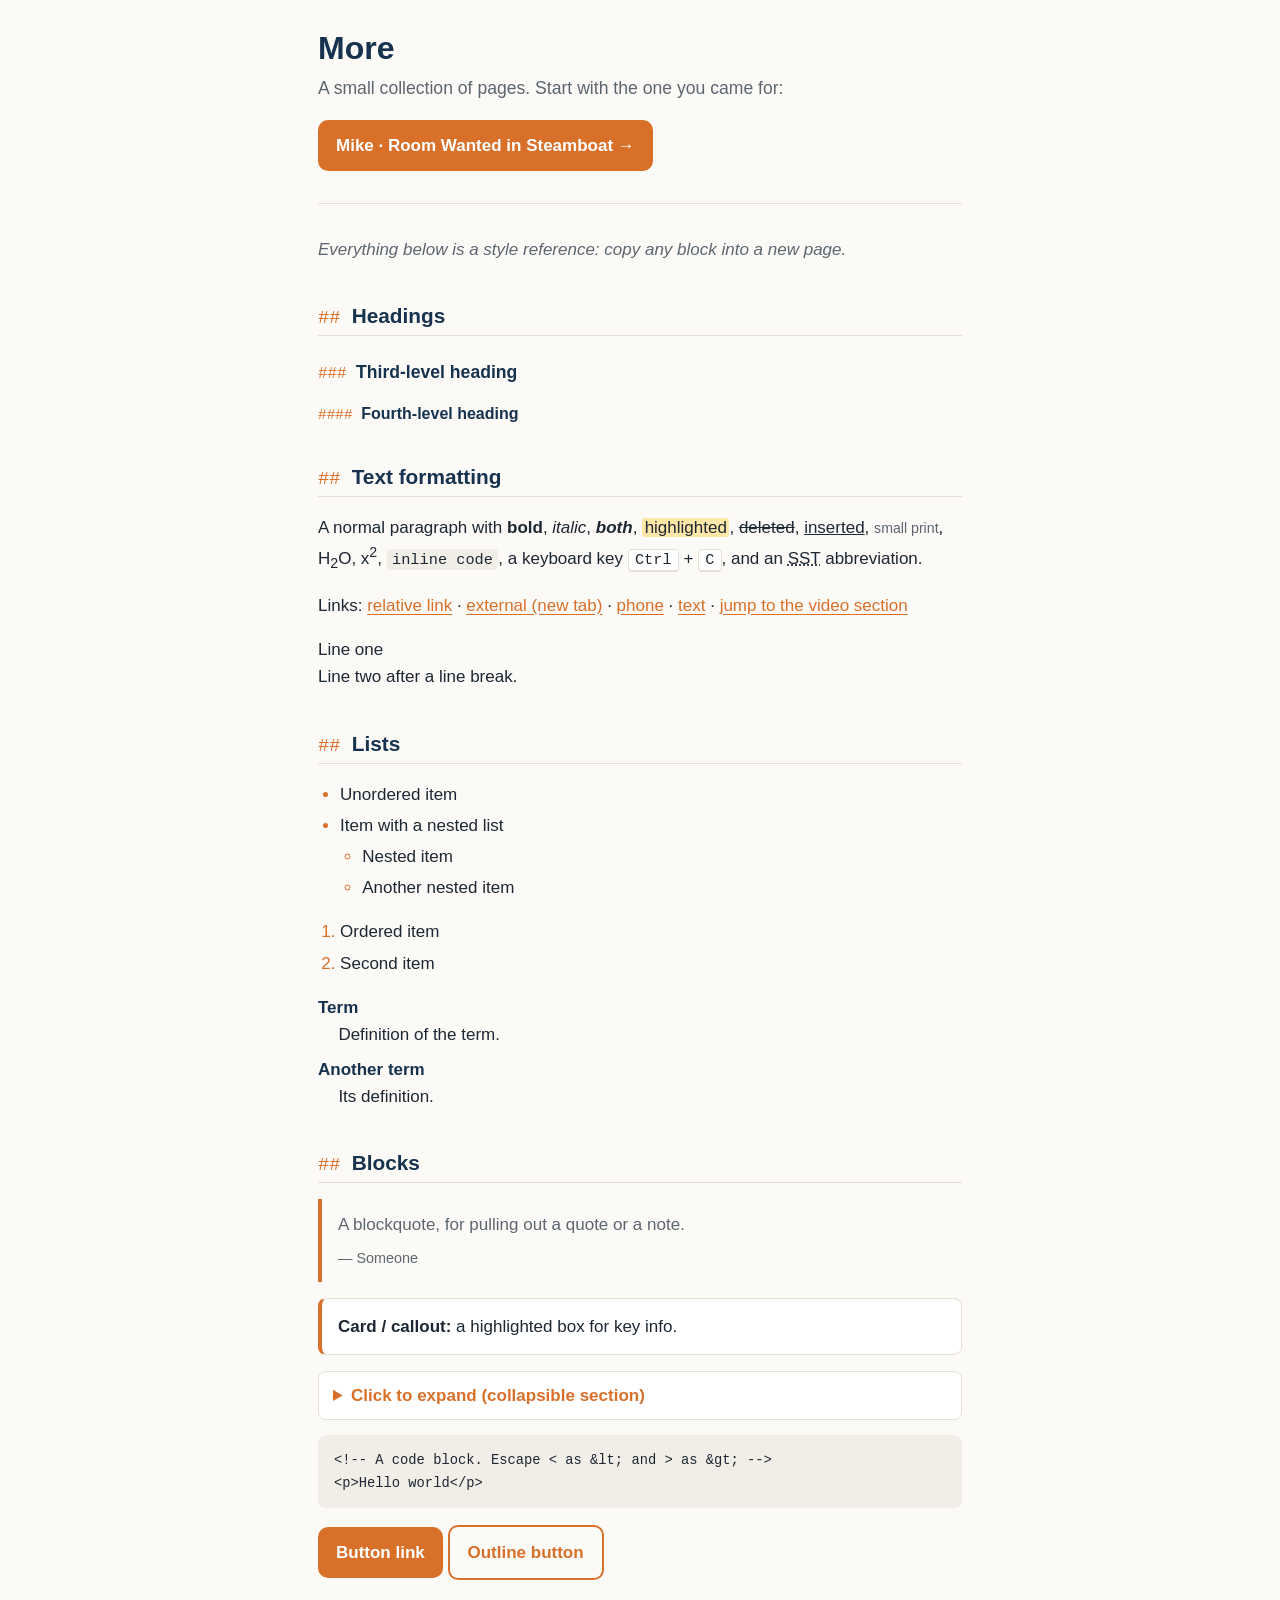
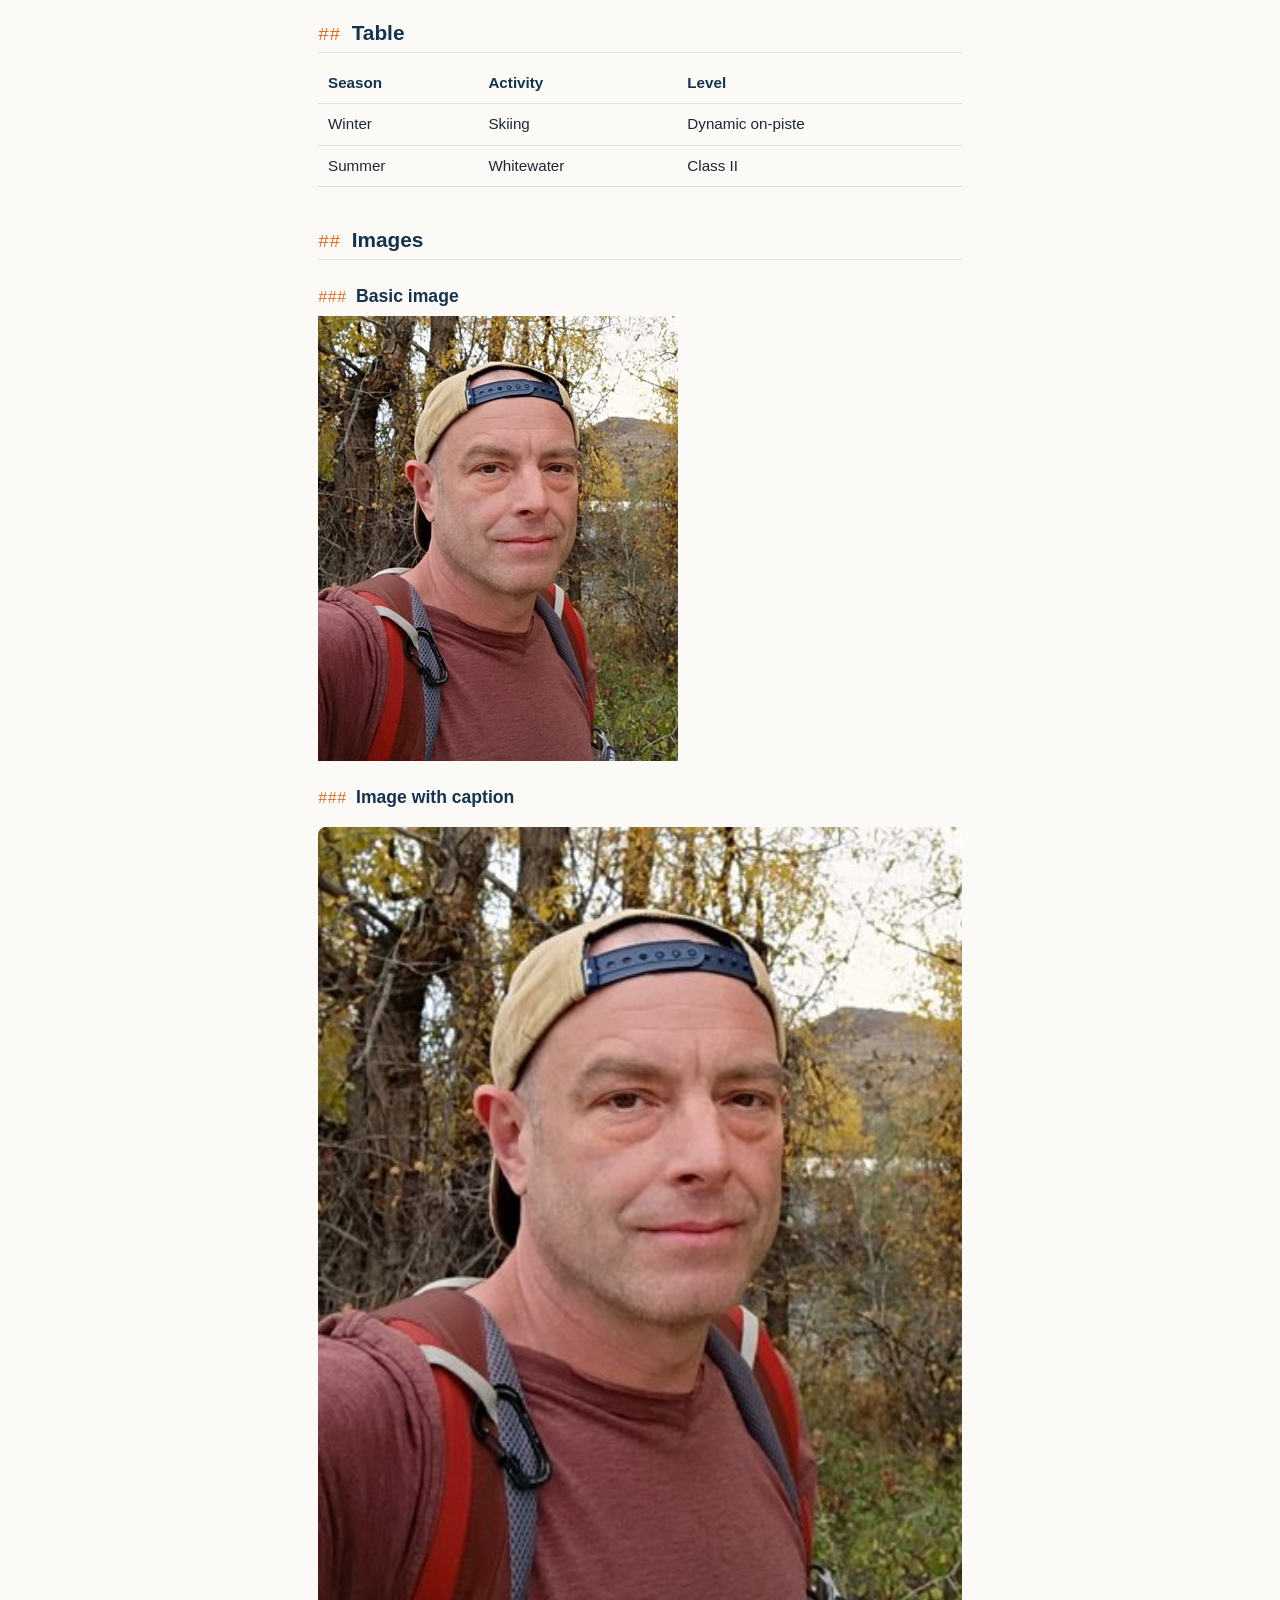
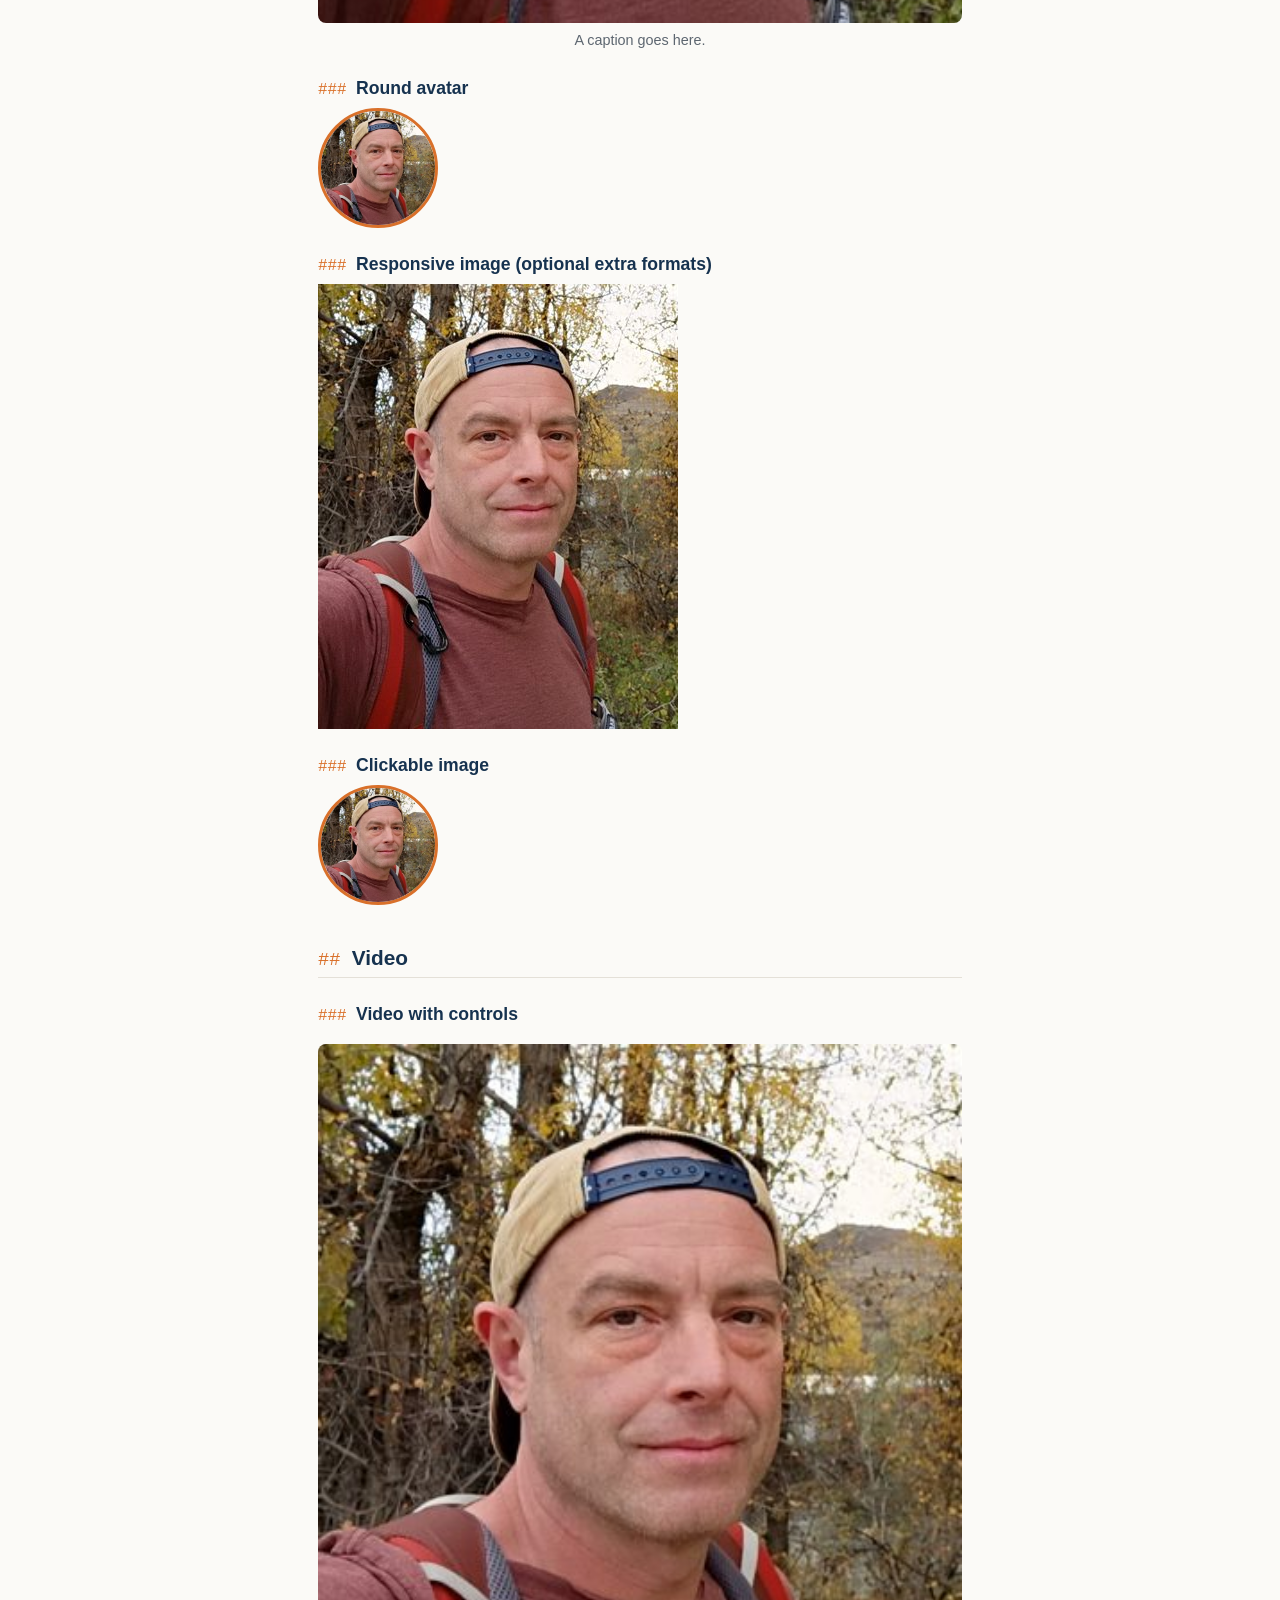
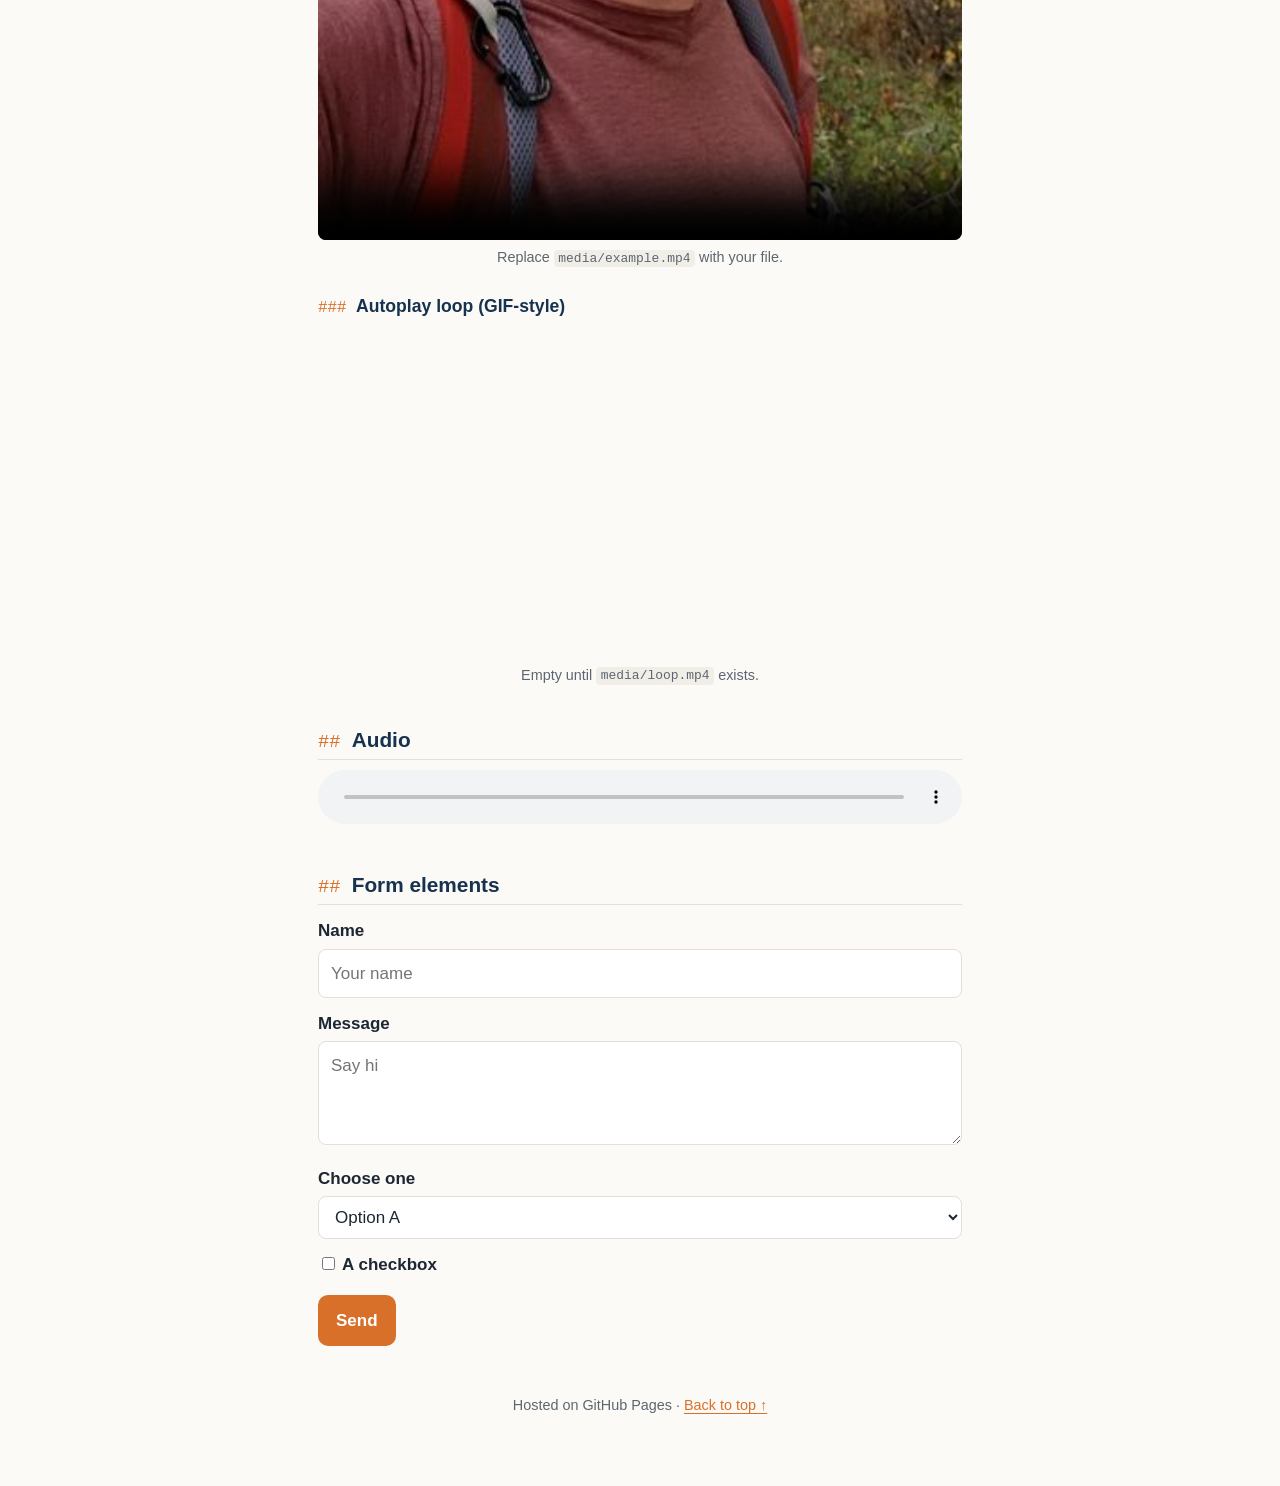
==== index.html @ 242b981e "Add files via upload" ====
<!doctype html>
<!--
  Root page for https://ordinaryiconoclast.github.io/more/
  One self-contained HTML5 file: no frameworks, no external fonts or scripts.
  Copy any block below into a new page and delete what you don't need.
-->
<html lang="en">
<head>
<meta charset="utf-8">
<meta name="viewport" content="width=device-width, initial-scale=1">
<title>More</title>
<meta name="description" content="Pages and projects by OrdinaryIconoclast.">
<!-- Optional: emoji favicon, no file needed -->
<link rel="icon" href="data:image/svg+xml,<svg xmlns='http://www.w3.org/2000/svg' viewBox='0 0 100 100'><text y='.9em' font-size='90'>⛰️</text></svg>">
<style>
  /* ---------- Colors: edit these to restyle everything ---------- */
  :root { --bg:#fbfaf7; --fg:#1d2733; --muted:#5d6670; --accent:#d9702a; --navy:#16324f;
          --rule:#e4e0d8; --card:#fff; --code:#f1eee8; --mark:#ffe7a8; }
  @media (prefers-color-scheme: dark) {
    :root { --bg:#14181d; --fg:#e8e6e1; --muted:#a3a9b0; --accent:#f08a43; --navy:#9cc0e6;
            --rule:#2b323a; --card:#1b2026; --code:#22282f; --mark:#6b5313; }
  }

  /* ---------- Base ---------- */
  * { box-sizing:border-box; }
  html { -webkit-text-size-adjust:100%; }
  body { margin:0; background:var(--bg); color:var(--fg);
         font:17px/1.6 -apple-system, BlinkMacSystemFont, "Segoe UI", Roboto, Helvetica, Arial, sans-serif; }
  main { max-width:680px; margin:0 auto; padding:28px 18px 56px; }
  a { color:var(--accent); text-underline-offset:3px; }

  /* ---------- Markdown-style headings ---------- */
  h1, h2, h3, h4 { color:var(--navy); line-height:1.25; }
  h1 { font-size:2rem; margin:0 0 6px; }
  h2 { font-size:1.3rem; margin:40px 0 10px; padding-bottom:6px; border-bottom:1px solid var(--rule); }
  h3 { font-size:1.1rem; margin:26px 0 8px; }
  h4 { font-size:1rem; margin:20px 0 6px; }
  h2::before { content:"## "; } h3::before { content:"### "; } h4::before { content:"#### "; }
  h2::before, h3::before, h4::before { color:var(--accent); font:400 .9em ui-monospace, Menlo, Consolas, monospace; }

  /* ---------- Text ---------- */
  .lead { color:var(--muted); font-size:1.1rem; margin-top:0; }
  small, .muted { color:var(--muted); }
  mark { background:var(--mark); color:inherit; padding:0 .15em; border-radius:3px; }
  code, kbd, pre { font-family:ui-monospace, Menlo, Consolas, monospace; font-size:.9em; }
  code { background:var(--code); padding:.1em .35em; border-radius:4px; }
  kbd { border:1px solid var(--rule); border-bottom-width:2px; border-radius:4px; padding:.05em .4em; background:var(--card); }
  pre { background:var(--code); padding:14px 16px; border-radius:8px; overflow-x:auto; line-height:1.45; }
  pre code { background:none; padding:0; }
  abbr[title] { text-decoration:underline dotted; cursor:help; }
  hr { border:0; border-top:1px solid var(--rule); margin:32px 0; }

  /* ---------- Lists ---------- */
  ul, ol { padding-left:1.3em; } li { margin:4px 0; } li::marker { color:var(--accent); }
  dt { font-weight:700; color:var(--navy); margin-top:8px; } dd { margin:0 0 0 1.2em; }

  /* ---------- Blocks ---------- */
  blockquote { margin:16px 0; padding:4px 16px; border-left:4px solid var(--accent); color:var(--muted); }
  blockquote p { margin:8px 0; } blockquote footer { font-size:.9rem; margin-bottom:8px; }
  .card { background:var(--card); border:1px solid var(--rule); border-left:4px solid var(--accent);
          border-radius:8px; padding:14px 16px; margin:16px 0; }
  details { background:var(--card); border:1px solid var(--rule); border-radius:8px; padding:10px 14px; margin:12px 0; }
  summary { cursor:pointer; color:var(--accent); font-weight:600; }
  .btn { display:inline-block; background:var(--accent); color:#fff; text-decoration:none; font-weight:700;
         padding:12px 18px; border-radius:10px; }
  .btn.alt { background:transparent; color:var(--accent); border:2px solid var(--accent); }

  /* ---------- Tables (scroll sideways on small screens) ---------- */
  .table-wrap { overflow-x:auto; }
  table { border-collapse:collapse; width:100%; font-size:.95rem; }
  th, td { text-align:left; padding:8px 10px; border-bottom:1px solid var(--rule); }
  th { color:var(--navy); }

  /* ---------- Media: images & video never overflow the screen ---------- */
  img, video, iframe { max-width:100%; height:auto; display:block; }
  figure { margin:18px 0; }
  figure img, figure video { border-radius:8px; width:100%; }
  figcaption { color:var(--muted); font-size:.9rem; margin-top:6px; text-align:center; }
  .avatar { width:120px; height:120px; object-fit:cover; object-position:50% 30%; border-radius:50%; border:3px solid var(--accent); }
  audio { width:100%; }

  /* ---------- Forms ---------- */
  label { display:block; font-weight:600; margin:12px 0 4px; }
  input, textarea, select { width:100%; font:inherit; color:inherit; background:var(--card);
         border:1px solid var(--rule); border-radius:8px; padding:10px 12px; }
  input[type=checkbox] { width:auto; }

  main > footer { margin-top:48px; text-align:center; color:var(--muted); font-size:.9rem; }
</style>
</head>
<body>
<main>

<!-- ======================= HEADER ======================= -->
<header>
  <h1>More</h1>
  <p class="lead">A small collection of pages. Start with the one you came for:</p>
  <p><a class="btn" href="steamboat/">Mike · Room Wanted in Steamboat →</a></p>
</header>

<hr>
<p class="muted"><em>Everything below is a style reference: copy any block into a new page.</em></p>


<!-- ======================= HEADINGS ======================= -->
<h2>Headings</h2>
<h3>Third-level heading</h3>
<h4>Fourth-level heading</h4>


<!-- ======================= TEXT ======================= -->
<h2>Text formatting</h2>
<p>A normal paragraph with <strong>bold</strong>, <em>italic</em>, <strong><em>both</em></strong>,
<mark>highlighted</mark>, <del>deleted</del>, <ins>inserted</ins>, <small>small print</small>,
H<sub>2</sub>O, x<sup>2</sup>, <code>inline code</code>, a keyboard key <kbd>Ctrl</kbd> + <kbd>C</kbd>,
and an <abbr title="Steamboat Springs Transit">SST</abbr> abbreviation.</p>
<p>Links: <a href="steamboat/">relative link</a> ·
<a href="https://github.com/OrdinaryIconoclast" target="_blank" rel="noopener">external (new tab)</a> ·
<a href="tel:+19704392669">phone</a> · <a href="sms:+19704392669">text</a> ·
<a href="#video">jump to the video section</a></p>
<p>Line one<br>Line two after a line break.</p>


<!-- ======================= LISTS ======================= -->
<h2>Lists</h2>
<ul>
  <li>Unordered item</li>
  <li>Item with a nested list
    <ul><li>Nested item</li><li>Another nested item</li></ul>
  </li>
</ul>
<ol>
  <li>Ordered item</li>
  <li>Second item</li>
</ol>
<dl>
  <dt>Term</dt><dd>Definition of the term.</dd>
  <dt>Another term</dt><dd>Its definition.</dd>
</dl>


<!-- ======================= BLOCKS ======================= -->
<h2>Blocks</h2>
<blockquote>
  <p>A blockquote, for pulling out a quote or a note.</p>
  <footer>— Someone</footer>
</blockquote>

<div class="card"><strong>Card / callout:</strong> a highlighted box for key info.</div>

<details>
  <summary>Click to expand (collapsible section)</summary>
  <p>Hidden content goes here. Nest another <code>&lt;details&gt;</code> inside for nested collapses.</p>
  <details><summary>Nested collapse</summary><p>Even more detail.</p></details>
</details>

<pre><code>&lt;!-- A code block. Escape &lt; as &amp;lt; and &gt; as &amp;gt; --&gt;
&lt;p&gt;Hello world&lt;/p&gt;</code></pre>

<p><a class="btn" href="#">Button link</a> <a class="btn alt" href="#">Outline button</a></p>


<!-- ======================= TABLE ======================= -->
<h2>Table</h2>
<div class="table-wrap">
<table>
  <thead><tr><th>Season</th><th>Activity</th><th>Level</th></tr></thead>
  <tbody>
    <tr><td>Winter</td><td>Skiing</td><td>Dynamic on-piste</td></tr>
    <tr><td>Summer</td><td>Whitewater</td><td>Class II</td></tr>
  </tbody>
</table>
</div>


<!-- ======================= IMAGES ======================= -->
<h2>Images</h2>
<!-- Simple image. Always set alt text; loading="lazy" delays offscreen images. -->
<h3>Basic image</h3>
<img src="steamboat/headshot.jpg" alt="Mike on a trail among fall trees" width="360" height="450" loading="lazy">

<!-- Image with a caption -->
<h3>Image with caption</h3>
<figure>
  <img src="steamboat/headshot.jpg" alt="Mike on a trail among fall trees" loading="lazy">
  <figcaption>A caption goes here.</figcaption>
</figure>

<!-- Round avatar, using the .avatar class -->
<h3>Round avatar</h3>
<img class="avatar" src="steamboat/headshot.jpg" alt="Mike">

<!-- Responsive image: browser picks the best file for screen size/format.
     Uncomment a <source> line only once that file exists: a missing source shows a broken image. -->
<h3>Responsive image (optional extra formats)</h3>
<picture>
  <!-- <source srcset="images/photo.avif" type="image/avif"> -->
  <!-- <source srcset="images/photo.webp" type="image/webp"> -->
  <img src="steamboat/headshot.jpg" alt="Mike on a trail among fall trees" loading="lazy">
</picture>

<!-- Image that links somewhere -->
<h3>Clickable image</h3>
<a href="steamboat/"><img class="avatar" src="steamboat/headshot.jpg" alt="Go to Mike's Steamboat page"></a>


<!-- ======================= VIDEO ======================= -->
<h2 id="video">Video</h2>
<!-- Put video files in the repo (e.g. a "media" folder). Keep files under ~50 MB;
     GitHub rejects single files over 100 MB. MP4 (H.264) plays everywhere. -->
<h3>Video with controls</h3>
<figure>
  <video controls preload="metadata" playsinline poster="steamboat/headshot.jpg">
    <source src="media/example.webm" type="video/webm">
    <source src="media/example.mp4" type="video/mp4">
    <track kind="captions" src="media/example.vtt" srclang="en" label="English">
    Your browser can't play this video. <a href="media/example.mp4">Download it instead.</a>
  </video>
  <figcaption>Replace <code>media/example.mp4</code> with your file.</figcaption>
</figure>

<!-- Silent looping clip, like a GIF (must be muted to autoplay) -->
<h3>Autoplay loop (GIF-style)</h3>
<figure>
  <video autoplay muted loop playsinline src="media/loop.mp4"></video>
  <figcaption>Empty until <code>media/loop.mp4</code> exists.</figcaption>
</figure>


<!-- ======================= AUDIO ======================= -->
<h2>Audio</h2>
<audio controls preload="none">
  <source src="media/example.mp3" type="audio/mpeg">
  Your browser can't play this audio.
</audio>


<!-- ======================= FORM (display only) ======================= -->
<h2>Form elements</h2>
<!-- GitHub Pages is static, so forms can't submit anywhere by themselves.
     A mailto: action opens the visitor's email app instead. -->
<form action="mailto:you@example.com" method="post" enctype="text/plain">
  <label for="name">Name</label>
  <input id="name" name="name" type="text" placeholder="Your name">
  <label for="msg">Message</label>
  <textarea id="msg" name="message" rows="3" placeholder="Say hi"></textarea>
  <label for="pick">Choose one</label>
  <select id="pick" name="pick"><option>Option A</option><option>Option B</option></select>
  <label><input type="checkbox" name="ok"> A checkbox</label>
  <p><button class="btn" type="submit" style="border:0;font:inherit;font-weight:700;cursor:pointer">Send</button></p>
</form>

<footer>
  <p>Hosted on GitHub Pages · <a href="#">Back to top ↑</a></p>
</footer>

</main>
</body>
</html>
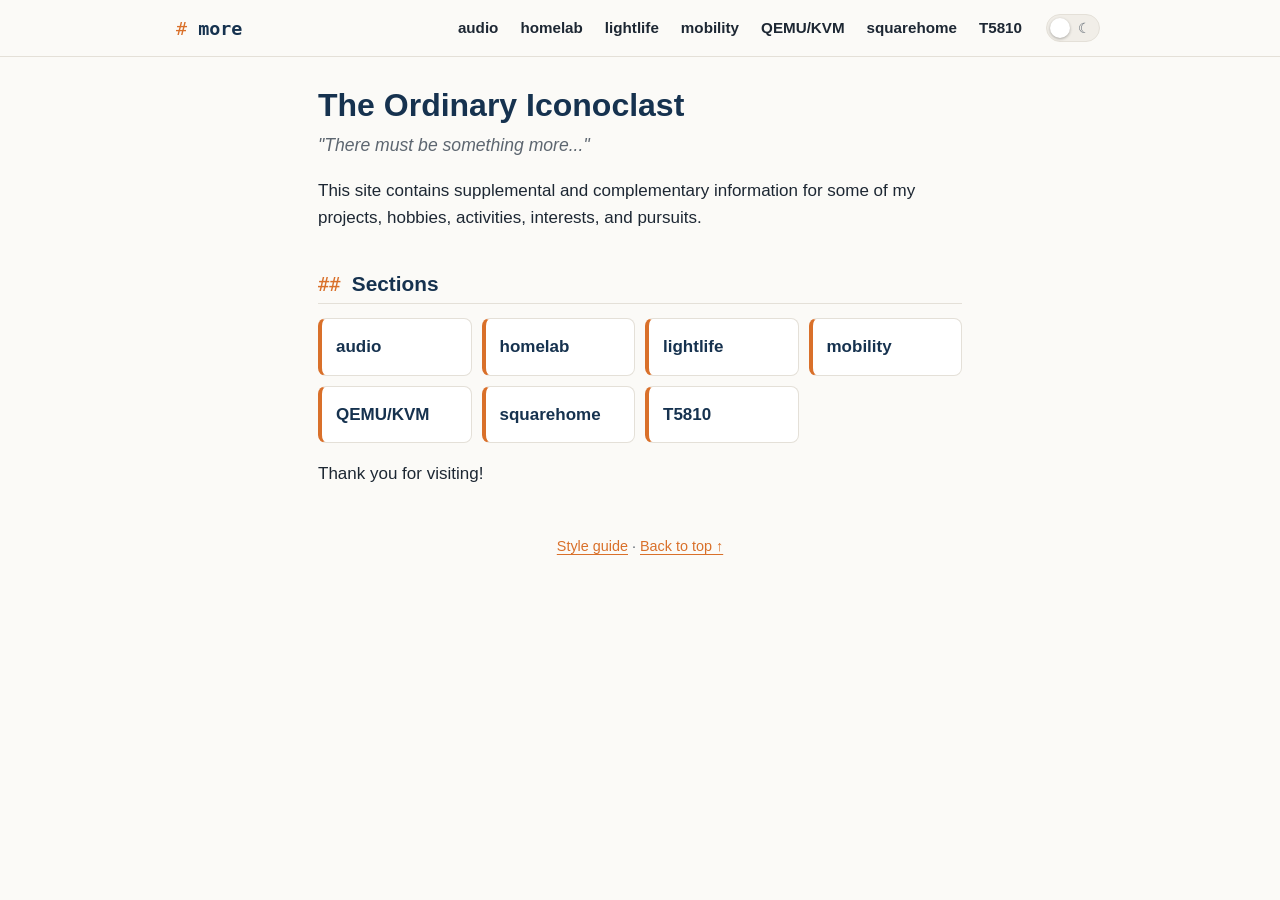
==== commit 15af24d9: "Add shared header, auto navigation, and light/dark theme switch - more.js builds the header and list" ====
--- a/index.html
+++ b/index.html
@@ -1,257 +1,30 @@
 <!doctype html>
-<!--
-  Root page for https://ordinaryiconoclast.github.io/more/
-  One self-contained HTML5 file: no frameworks, no external fonts or scripts.
-  Copy any block below into a new page and delete what you don't need.
--->
 <html lang="en">
 <head>
 <meta charset="utf-8">
 <meta name="viewport" content="width=device-width, initial-scale=1">
-<title>More</title>
-<meta name="description" content="Pages and projects by OrdinaryIconoclast.">
-<!-- Optional: emoji favicon, no file needed -->
+<title>The Ordinary Iconoclast</title>
+<meta name="description" content="Supplemental information for my projects, hobbies, activities, interests, and pursuits.">
 <link rel="icon" href="data:image/svg+xml,<svg xmlns='http://www.w3.org/2000/svg' viewBox='0 0 100 100'><text y='.9em' font-size='90'>⛰️</text></svg>">
-<style>
-  /* ---------- Colors: edit these to restyle everything ---------- */
-  :root { --bg:#fbfaf7; --fg:#1d2733; --muted:#5d6670; --accent:#d9702a; --navy:#16324f;
-          --rule:#e4e0d8; --card:#fff; --code:#f1eee8; --mark:#ffe7a8; }
-  @media (prefers-color-scheme: dark) {
-    :root { --bg:#14181d; --fg:#e8e6e1; --muted:#a3a9b0; --accent:#f08a43; --navy:#9cc0e6;
-            --rule:#2b323a; --card:#1b2026; --code:#22282f; --mark:#6b5313; }
-  }
-
-  /* ---------- Base ---------- */
-  * { box-sizing:border-box; }
-  html { -webkit-text-size-adjust:100%; }
-  body { margin:0; background:var(--bg); color:var(--fg);
-         font:17px/1.6 -apple-system, BlinkMacSystemFont, "Segoe UI", Roboto, Helvetica, Arial, sans-serif; }
-  main { max-width:680px; margin:0 auto; padding:28px 18px 56px; }
-  a { color:var(--accent); text-underline-offset:3px; }
-
-  /* ---------- Markdown-style headings ---------- */
-  h1, h2, h3, h4 { color:var(--navy); line-height:1.25; }
-  h1 { font-size:2rem; margin:0 0 6px; }
-  h2 { font-size:1.3rem; margin:40px 0 10px; padding-bottom:6px; border-bottom:1px solid var(--rule); }
-  h3 { font-size:1.1rem; margin:26px 0 8px; }
-  h4 { font-size:1rem; margin:20px 0 6px; }
-  h2::before { content:"## "; } h3::before { content:"### "; } h4::before { content:"#### "; }
-  h2::before, h3::before, h4::before { color:var(--accent); font:400 .9em ui-monospace, Menlo, Consolas, monospace; }
-
-  /* ---------- Text ---------- */
-  .lead { color:var(--muted); font-size:1.1rem; margin-top:0; }
-  small, .muted { color:var(--muted); }
-  mark { background:var(--mark); color:inherit; padding:0 .15em; border-radius:3px; }
-  code, kbd, pre { font-family:ui-monospace, Menlo, Consolas, monospace; font-size:.9em; }
-  code { background:var(--code); padding:.1em .35em; border-radius:4px; }
-  kbd { border:1px solid var(--rule); border-bottom-width:2px; border-radius:4px; padding:.05em .4em; background:var(--card); }
-  pre { background:var(--code); padding:14px 16px; border-radius:8px; overflow-x:auto; line-height:1.45; }
-  pre code { background:none; padding:0; }
-  abbr[title] { text-decoration:underline dotted; cursor:help; }
-  hr { border:0; border-top:1px solid var(--rule); margin:32px 0; }
-
-  /* ---------- Lists ---------- */
-  ul, ol { padding-left:1.3em; } li { margin:4px 0; } li::marker { color:var(--accent); }
-  dt { font-weight:700; color:var(--navy); margin-top:8px; } dd { margin:0 0 0 1.2em; }
-
-  /* ---------- Blocks ---------- */
-  blockquote { margin:16px 0; padding:4px 16px; border-left:4px solid var(--accent); color:var(--muted); }
-  blockquote p { margin:8px 0; } blockquote footer { font-size:.9rem; margin-bottom:8px; }
-  .card { background:var(--card); border:1px solid var(--rule); border-left:4px solid var(--accent);
-          border-radius:8px; padding:14px 16px; margin:16px 0; }
-  details { background:var(--card); border:1px solid var(--rule); border-radius:8px; padding:10px 14px; margin:12px 0; }
-  summary { cursor:pointer; color:var(--accent); font-weight:600; }
-  .btn { display:inline-block; background:var(--accent); color:#fff; text-decoration:none; font-weight:700;
-         padding:12px 18px; border-radius:10px; }
-  .btn.alt { background:transparent; color:var(--accent); border:2px solid var(--accent); }
-
-  /* ---------- Tables (scroll sideways on small screens) ---------- */
-  .table-wrap { overflow-x:auto; }
-  table { border-collapse:collapse; width:100%; font-size:.95rem; }
-  th, td { text-align:left; padding:8px 10px; border-bottom:1px solid var(--rule); }
-  th { color:var(--navy); }
-
-  /* ---------- Media: images & video never overflow the screen ---------- */
-  img, video, iframe { max-width:100%; height:auto; display:block; }
-  figure { margin:18px 0; }
-  figure img, figure video { border-radius:8px; width:100%; }
-  figcaption { color:var(--muted); font-size:.9rem; margin-top:6px; text-align:center; }
-  .avatar { width:120px; height:120px; object-fit:cover; object-position:50% 30%; border-radius:50%; border:3px solid var(--accent); }
-  audio { width:100%; }
-
-  /* ---------- Forms ---------- */
-  label { display:block; font-weight:600; margin:12px 0 4px; }
-  input, textarea, select { width:100%; font:inherit; color:inherit; background:var(--card);
-         border:1px solid var(--rule); border-radius:8px; padding:10px 12px; }
-  input[type=checkbox] { width:auto; }
-
-  main > footer { margin-top:48px; text-align:center; color:var(--muted); font-size:.9rem; }
-</style>
+<link rel="stylesheet" href="more.css">
+<script src="more.js"></script>
 </head>
 <body>
+<!-- The site header and navigation are added here by more.js -->
 <main>
 
-<!-- ======================= HEADER ======================= -->
-<header>
-  <h1>More</h1>
-  <p class="lead">A small collection of pages. Start with the one you came for:</p>
-  <p><a class="btn" href="steamboat/">Mike · Room Wanted in Steamboat →</a></p>
-</header>
+<h1>The Ordinary Iconoclast</h1>
+<p class="lead"><em>"There must be something more..."</em></p>
+<p>This site contains supplemental and complementary information for some of my projects, hobbies, activities, interests, and pursuits.</p>
 
-<hr>
-<p class="muted"><em>Everything below is a style reference: copy any block into a new page.</em></p>
+<h2>Sections</h2>
+<!-- Filled in automatically by more.js with every folder in the repository -->
+<div id="section-index" class="section-grid"></div>
 
-
-<!-- ======================= HEADINGS ======================= -->
-<h2>Headings</h2>
-<h3>Third-level heading</h3>
-<h4>Fourth-level heading</h4>
-
-
-<!-- ======================= TEXT ======================= -->
-<h2>Text formatting</h2>
-<p>A normal paragraph with <strong>bold</strong>, <em>italic</em>, <strong><em>both</em></strong>,
-<mark>highlighted</mark>, <del>deleted</del>, <ins>inserted</ins>, <small>small print</small>,
-H<sub>2</sub>O, x<sup>2</sup>, <code>inline code</code>, a keyboard key <kbd>Ctrl</kbd> + <kbd>C</kbd>,
-and an <abbr title="Steamboat Springs Transit">SST</abbr> abbreviation.</p>
-<p>Links: <a href="steamboat/">relative link</a> ·
-<a href="https://github.com/OrdinaryIconoclast" target="_blank" rel="noopener">external (new tab)</a> ·
-<a href="tel:+19704392669">phone</a> · <a href="sms:+19704392669">text</a> ·
-<a href="#video">jump to the video section</a></p>
-<p>Line one<br>Line two after a line break.</p>
-
-
-<!-- ======================= LISTS ======================= -->
-<h2>Lists</h2>
-<ul>
-  <li>Unordered item</li>
-  <li>Item with a nested list
-    <ul><li>Nested item</li><li>Another nested item</li></ul>
-  </li>
-</ul>
-<ol>
-  <li>Ordered item</li>
-  <li>Second item</li>
-</ol>
-<dl>
-  <dt>Term</dt><dd>Definition of the term.</dd>
-  <dt>Another term</dt><dd>Its definition.</dd>
-</dl>
-
-
-<!-- ======================= BLOCKS ======================= -->
-<h2>Blocks</h2>
-<blockquote>
-  <p>A blockquote, for pulling out a quote or a note.</p>
-  <footer>— Someone</footer>
-</blockquote>
-
-<div class="card"><strong>Card / callout:</strong> a highlighted box for key info.</div>
-
-<details>
-  <summary>Click to expand (collapsible section)</summary>
-  <p>Hidden content goes here. Nest another <code>&lt;details&gt;</code> inside for nested collapses.</p>
-  <details><summary>Nested collapse</summary><p>Even more detail.</p></details>
-</details>
-
-<pre><code>&lt;!-- A code block. Escape &lt; as &amp;lt; and &gt; as &amp;gt; --&gt;
-&lt;p&gt;Hello world&lt;/p&gt;</code></pre>
-
-<p><a class="btn" href="#">Button link</a> <a class="btn alt" href="#">Outline button</a></p>
-
-
-<!-- ======================= TABLE ======================= -->
-<h2>Table</h2>
-<div class="table-wrap">
-<table>
-  <thead><tr><th>Season</th><th>Activity</th><th>Level</th></tr></thead>
-  <tbody>
-    <tr><td>Winter</td><td>Skiing</td><td>Dynamic on-piste</td></tr>
-    <tr><td>Summer</td><td>Whitewater</td><td>Class II</td></tr>
-  </tbody>
-</table>
-</div>
-
-
-<!-- ======================= IMAGES ======================= -->
-<h2>Images</h2>
-<!-- Simple image. Always set alt text; loading="lazy" delays offscreen images. -->
-<h3>Basic image</h3>
-<img src="steamboat/headshot.jpg" alt="Mike on a trail among fall trees" width="360" height="450" loading="lazy">
-
-<!-- Image with a caption -->
-<h3>Image with caption</h3>
-<figure>
-  <img src="steamboat/headshot.jpg" alt="Mike on a trail among fall trees" loading="lazy">
-  <figcaption>A caption goes here.</figcaption>
-</figure>
-
-<!-- Round avatar, using the .avatar class -->
-<h3>Round avatar</h3>
-<img class="avatar" src="steamboat/headshot.jpg" alt="Mike">
-
-<!-- Responsive image: browser picks the best file for screen size/format.
-     Uncomment a <source> line only once that file exists: a missing source shows a broken image. -->
-<h3>Responsive image (optional extra formats)</h3>
-<picture>
-  <!-- <source srcset="images/photo.avif" type="image/avif"> -->
-  <!-- <source srcset="images/photo.webp" type="image/webp"> -->
-  <img src="steamboat/headshot.jpg" alt="Mike on a trail among fall trees" loading="lazy">
-</picture>
-
-<!-- Image that links somewhere -->
-<h3>Clickable image</h3>
-<a href="steamboat/"><img class="avatar" src="steamboat/headshot.jpg" alt="Go to Mike's Steamboat page"></a>
-
-
-<!-- ======================= VIDEO ======================= -->
-<h2 id="video">Video</h2>
-<!-- Put video files in the repo (e.g. a "media" folder). Keep files under ~50 MB;
-     GitHub rejects single files over 100 MB. MP4 (H.264) plays everywhere. -->
-<h3>Video with controls</h3>
-<figure>
-  <video controls preload="metadata" playsinline poster="steamboat/headshot.jpg">
-    <source src="media/example.webm" type="video/webm">
-    <source src="media/example.mp4" type="video/mp4">
-    <track kind="captions" src="media/example.vtt" srclang="en" label="English">
-    Your browser can't play this video. <a href="media/example.mp4">Download it instead.</a>
-  </video>
-  <figcaption>Replace <code>media/example.mp4</code> with your file.</figcaption>
-</figure>
-
-<!-- Silent looping clip, like a GIF (must be muted to autoplay) -->
-<h3>Autoplay loop (GIF-style)</h3>
-<figure>
-  <video autoplay muted loop playsinline src="media/loop.mp4"></video>
-  <figcaption>Empty until <code>media/loop.mp4</code> exists.</figcaption>
-</figure>
-
-
-<!-- ======================= AUDIO ======================= -->
-<h2>Audio</h2>
-<audio controls preload="none">
-  <source src="media/example.mp3" type="audio/mpeg">
-  Your browser can't play this audio.
-</audio>
-
-
-<!-- ======================= FORM (display only) ======================= -->
-<h2>Form elements</h2>
-<!-- GitHub Pages is static, so forms can't submit anywhere by themselves.
-     A mailto: action opens the visitor's email app instead. -->
-<form action="mailto:you@example.com" method="post" enctype="text/plain">
-  <label for="name">Name</label>
-  <input id="name" name="name" type="text" placeholder="Your name">
-  <label for="msg">Message</label>
-  <textarea id="msg" name="message" rows="3" placeholder="Say hi"></textarea>
-  <label for="pick">Choose one</label>
-  <select id="pick" name="pick"><option>Option A</option><option>Option B</option></select>
-  <label><input type="checkbox" name="ok"> A checkbox</label>
-  <p><button class="btn" type="submit" style="border:0;font:inherit;font-weight:700;cursor:pointer">Send</button></p>
-</form>
+<p>Thank you for visiting!</p>
 
 <footer>
-  <p>Hosted on GitHub Pages · <a href="#">Back to top ↑</a></p>
+  <p><a href="default.html">Style guide</a> · <a href="#">Back to top ↑</a></p>
 </footer>
 
 </main>
--- a/more.css
+++ b/more.css
@@ -0,0 +1,142 @@
+  /* ---------- Colors: edit these to restyle everything ----------
+     Light is the default. Dark applies when the system is dark (unless the
+     visitor switched to light) or when the visitor switched to dark.
+     Keep both dark blocks identical when you edit them. */
+  :root { color-scheme:light;
+          --bg:#fbfaf7; --fg:#1d2733; --muted:#5d6670; --accent:#d9702a; --navy:#16324f;
+          --rule:#e4e0d8; --card:#fff; --code:#f1eee8; --mark:#ffe7a8; --header:rgba(251,250,247,.92); }
+  @media (prefers-color-scheme: dark) {
+    :root:not([data-theme="light"]) { color-scheme:dark;
+          --bg:#14181d; --fg:#e8e6e1; --muted:#a3a9b0; --accent:#f08a43; --navy:#9cc0e6;
+          --rule:#2b323a; --card:#1b2026; --code:#22282f; --mark:#6b5313; --header:rgba(20,24,29,.92); }
+  }
+  :root[data-theme="dark"] { color-scheme:dark;
+          --bg:#14181d; --fg:#e8e6e1; --muted:#a3a9b0; --accent:#f08a43; --navy:#9cc0e6;
+          --rule:#2b323a; --card:#1b2026; --code:#22282f; --mark:#6b5313; --header:rgba(20,24,29,.92); }
+
+  /* ---------- Base ---------- */
+  * { box-sizing:border-box; }
+  html { -webkit-text-size-adjust:100%; }
+  body { margin:0; background:var(--bg); color:var(--fg);
+         font:17px/1.6 -apple-system, BlinkMacSystemFont, "Segoe UI", Roboto, Helvetica, Arial, sans-serif; }
+  main { max-width:680px; margin:0 auto; padding:28px 18px 56px; }
+  a { color:var(--accent); text-underline-offset:3px; }
+
+  /* ---------- Markdown-style headings ---------- */
+  h1, h2, h3, h4 { color:var(--navy); line-height:1.25; }
+  h1 { font-size:2rem; margin:0 0 6px; }
+  h2 { font-size:1.3rem; margin:40px 0 10px; padding-bottom:6px; border-bottom:1px solid var(--rule); }
+  h3 { font-size:1.1rem; margin:26px 0 8px; }
+  h4 { font-size:1rem; margin:20px 0 6px; }
+  h2::before { content:"## "; } h3::before { content:"### "; } h4::before { content:"#### "; }
+  h2::before, h3::before, h4::before { color:var(--accent); font:400 .9em ui-monospace, Menlo, Consolas, monospace; }
+
+  /* ---------- Text ---------- */
+  .lead { color:var(--muted); font-size:1.1rem; margin-top:0; }
+  small, .muted { color:var(--muted); }
+  mark { background:var(--mark); color:inherit; padding:0 .15em; border-radius:3px; }
+  code, kbd, pre { font-family:ui-monospace, Menlo, Consolas, monospace; font-size:.9em; }
+  code { background:var(--code); padding:.1em .35em; border-radius:4px; }
+  kbd { border:1px solid var(--rule); border-bottom-width:2px; border-radius:4px; padding:.05em .4em; background:var(--card); }
+  pre { background:var(--code); padding:14px 16px; border-radius:8px; overflow-x:auto; line-height:1.45; }
+  pre code { background:none; padding:0; }
+  abbr[title] { text-decoration:underline dotted; cursor:help; }
+  hr { border:0; border-top:1px solid var(--rule); margin:32px 0; }
+
+  /* ---------- Lists ---------- */
+  ul, ol { padding-left:1.3em; } li { margin:4px 0; } li::marker { color:var(--accent); }
+  dt { font-weight:700; color:var(--navy); margin-top:8px; } dd { margin:0 0 0 1.2em; }
+
+  /* ---------- Blocks ---------- */
+  blockquote { margin:16px 0; padding:4px 16px; border-left:4px solid var(--accent); color:var(--muted); }
+  blockquote p { margin:8px 0; } blockquote footer { font-size:.9rem; margin-bottom:8px; }
+  .card { background:var(--card); border:1px solid var(--rule); border-left:4px solid var(--accent);
+          border-radius:8px; padding:14px 16px; margin:16px 0; }
+  details { background:var(--card); border:1px solid var(--rule); border-radius:8px; padding:10px 14px; margin:12px 0; }
+  summary { cursor:pointer; color:var(--accent); font-weight:600; }
+  .btn { display:inline-block; background:var(--accent); color:#fff; text-decoration:none; font-weight:700;
+         padding:12px 18px; border-radius:10px; }
+  .btn.alt { background:transparent; color:var(--accent); border:2px solid var(--accent); }
+
+  /* ---------- Tables (scroll sideways on small screens) ---------- */
+  .table-wrap { overflow-x:auto; }
+  table { border-collapse:collapse; width:100%; font-size:.95rem; }
+  th, td { text-align:left; padding:8px 10px; border-bottom:1px solid var(--rule); }
+  th { color:var(--navy); }
+
+  /* ---------- Media: images & video never overflow the screen ---------- */
+  img, video, iframe { max-width:100%; height:auto; display:block; }
+  figure { margin:18px 0; }
+  figure img, figure video { border-radius:8px; width:100%; }
+  figcaption { color:var(--muted); font-size:.9rem; margin-top:6px; text-align:center; }
+  .avatar { width:120px; height:120px; object-fit:cover; object-position:50% 30%; border-radius:50%; border:3px solid var(--accent); }
+  audio { width:100%; }
+
+  /* ---------- Forms ---------- */
+  label { display:block; font-weight:600; margin:12px 0 4px; }
+  input, textarea, select { width:100%; font:inherit; color:inherit; background:var(--card);
+         border:1px solid var(--rule); border-radius:8px; padding:10px 12px; }
+  input[type=checkbox] { width:auto; }
+
+  main > footer { margin-top:48px; text-align:center; color:var(--muted); font-size:.9rem; }
+
+  /* ---------- Site header (built by more.js) ---------- */
+  .site-header { position:sticky; top:0; z-index:20; background:var(--header);
+                 -webkit-backdrop-filter:blur(8px); backdrop-filter:blur(8px); border-bottom:1px solid var(--rule); }
+  .site-bar { max-width:960px; margin:0 auto; padding:10px 16px; display:flex; flex-wrap:wrap; align-items:center; gap:10px; }
+  .brand { font:700 1.15rem ui-monospace, Menlo, Consolas, monospace; color:var(--navy); text-decoration:none; margin-right:auto; }
+  .brand::before { content:"# "; color:var(--accent); font-weight:400; }
+
+  /* Menu button (phones) */
+  .nav-toggle { display:inline-flex; align-items:center; gap:8px; font:inherit; font-size:.95rem; font-weight:600;
+                color:var(--fg); background:transparent; border:1px solid var(--rule); border-radius:8px;
+                padding:7px 11px; cursor:pointer; }
+  .nav-toggle .bars, .nav-toggle .bars::before, .nav-toggle .bars::after
+              { display:block; width:16px; height:2px; background:currentColor; border-radius:2px; position:relative; transition:transform .2s; }
+  .nav-toggle .bars::before, .nav-toggle .bars::after { content:""; position:absolute; left:0; }
+  .nav-toggle .bars::before { top:-5px; } .nav-toggle .bars::after { top:5px; }
+  .nav-open .nav-toggle .bars { background:transparent; }
+  .nav-open .nav-toggle .bars::before { transform:translateY(5px) rotate(45deg); }
+  .nav-open .nav-toggle .bars::after { transform:translateY(-5px) rotate(-45deg); }
+
+  /* Navigation: a dropdown list on phones */
+  .site-nav { order:10; flex-basis:100%; display:none; }
+  .nav-open .site-nav { display:block; }
+  .site-nav ul { list-style:none; margin:0; padding:4px 0 6px; }
+  .site-nav li { margin:0; }
+  .site-nav li::marker { content:none; }
+  .site-nav a { display:block; padding:10px 8px; border-radius:8px; color:var(--fg); text-decoration:none; font-weight:600; }
+  .site-nav a:hover { background:var(--card); color:var(--accent); }
+  .site-nav a[aria-current="page"] { color:var(--accent); }
+  .site-nav a[aria-current="page"]::before { content:"› "; }
+
+  /* Navigation: one row on wider screens */
+  @media (min-width:760px) {
+    .nav-toggle { display:none; }
+    .site-nav { order:0; flex-basis:auto; display:block; }
+    .site-nav ul { display:flex; flex-wrap:wrap; gap:2px; padding:0; }
+    .site-nav a { padding:6px 10px; font-size:.95rem; }
+    .site-nav a[aria-current="page"]::before { content:none; }
+    .site-nav a[aria-current="page"] { box-shadow:inset 0 -2px 0 var(--accent); border-radius:6px 6px 0 0; }
+  }
+
+  /* Light/dark slider switch */
+  .theme-switch { background:none; border:0; padding:4px; cursor:pointer; line-height:0; }
+  .theme-switch .track { position:relative; display:inline-block; width:54px; height:28px; border-radius:14px;
+                         background:var(--code); border:1px solid var(--rule); transition:background .2s; }
+  .theme-switch .icon { position:absolute; top:50%; transform:translateY(-50%); font-size:14px; line-height:1; }
+  .theme-switch .sun { left:7px; color:var(--accent); }
+  .theme-switch .moon { right:8px; color:var(--muted); }
+  .theme-switch .knob { position:absolute; top:3px; left:3px; width:20px; height:20px; border-radius:50%;
+                        background:var(--card); box-shadow:0 1px 3px rgba(0,0,0,.3); transition:transform .2s; }
+  .theme-switch[aria-checked="true"] .knob { transform:translateX(26px); background:var(--navy); }
+  .theme-switch[aria-checked="true"] .moon { color:var(--navy); }
+  .theme-switch:focus-visible .track, .nav-toggle:focus-visible { outline:2px solid var(--accent); outline-offset:2px; }
+
+  /* ---------- Section grid (root page) ---------- */
+  .section-grid { display:grid; grid-template-columns:repeat(auto-fill, minmax(140px, 1fr)); gap:10px; margin:14px 0; }
+  .section-grid a { display:block; background:var(--card); border:1px solid var(--rule); border-left:4px solid var(--accent);
+                    border-radius:8px; padding:14px; font-weight:700; color:var(--navy); text-decoration:none; }
+  .section-grid a:hover { border-color:var(--accent); }
+
+  @media (prefers-reduced-motion: reduce) { * { transition:none !important; } }
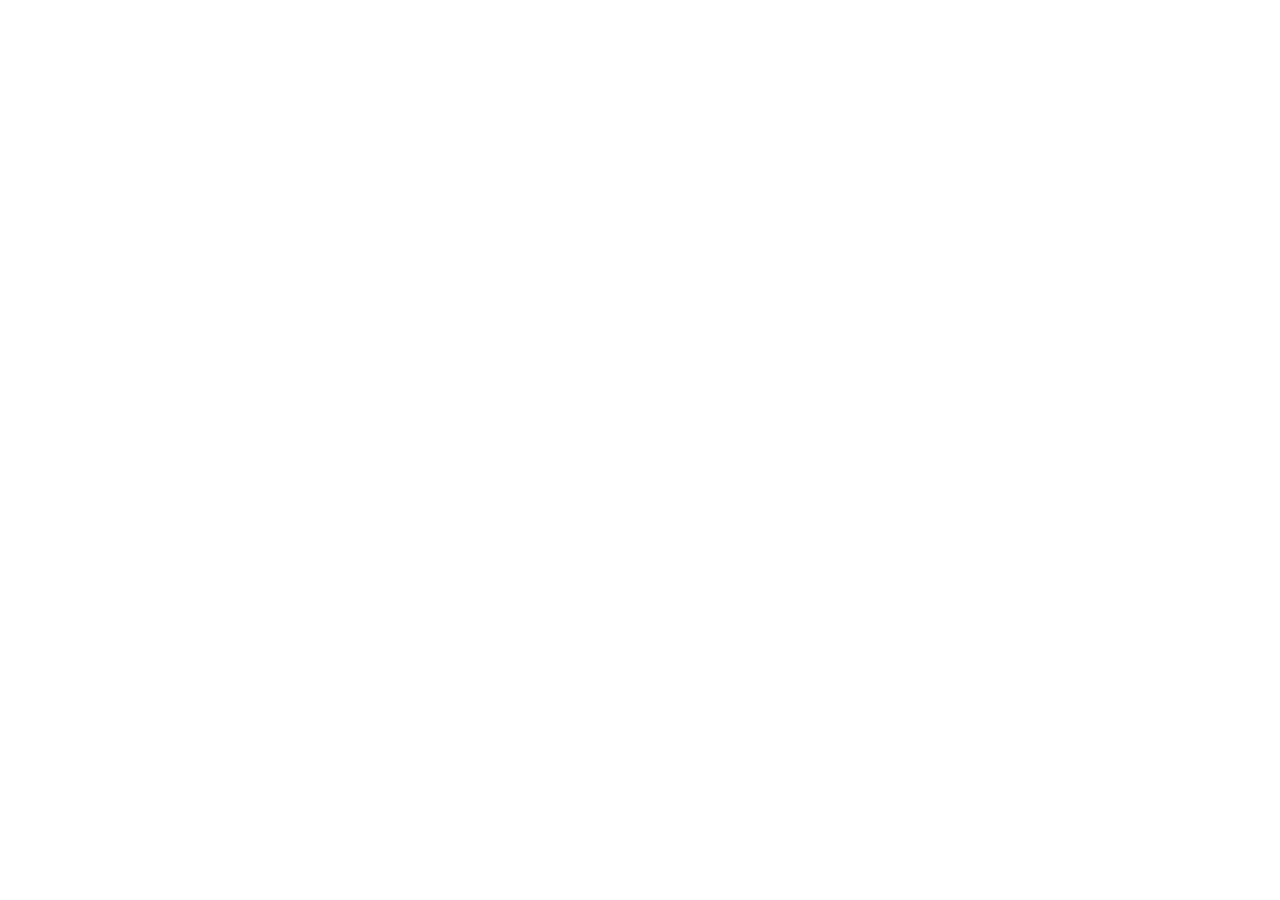
==== commit 71e271f2: "Render each folder's README.md as its page; drop installments line from Steamboat page - One identic" ====
--- a/index.html
+++ b/index.html
@@ -1,32 +1,26 @@
 <!doctype html>
+<!--
+  The same index.html goes in every folder of this site, unchanged.
+  It shows the README.md from its own folder, with the shared header on top.
+
+  To add a page: make a folder, copy this file into it, and add a README.md.
+  The folder appears in the navigation automatically.
+
+  The paths below start with /more/ (this repository's name), so this file
+  works in any folder. If the repository is ever renamed, update them.
+-->
 <html lang="en">
 <head>
 <meta charset="utf-8">
 <meta name="viewport" content="width=device-width, initial-scale=1">
-<title>The Ordinary Iconoclast</title>
-<meta name="description" content="Supplemental information for my projects, hobbies, activities, interests, and pursuits.">
+<title>more</title>
 <link rel="icon" href="data:image/svg+xml,<svg xmlns='http://www.w3.org/2000/svg' viewBox='0 0 100 100'><text y='.9em' font-size='90'>⛰️</text></svg>">
-<link rel="stylesheet" href="more.css">
-<script src="more.js"></script>
+<link rel="stylesheet" href="/more/more.css">
+<script src="/more/more.js"></script>
 </head>
 <body>
-<!-- The site header and navigation are added here by more.js -->
-<main>
-
-<h1>The Ordinary Iconoclast</h1>
-<p class="lead"><em>"There must be something more..."</em></p>
-<p>This site contains supplemental and complementary information for some of my projects, hobbies, activities, interests, and pursuits.</p>
-
-<h2>Sections</h2>
-<!-- Filled in automatically by more.js with every folder in the repository -->
-<div id="section-index" class="section-grid"></div>
-
-<p>Thank you for visiting!</p>
-
-<footer>
-  <p><a href="default.html">Style guide</a> · <a href="#">Back to top ↑</a></p>
-</footer>
-
+<main data-markdown="README.md">
+  <noscript><p>This page needs JavaScript to display. You can read it <a href="README.md">as plain text</a>.</p></noscript>
 </main>
 </body>
 </html>
